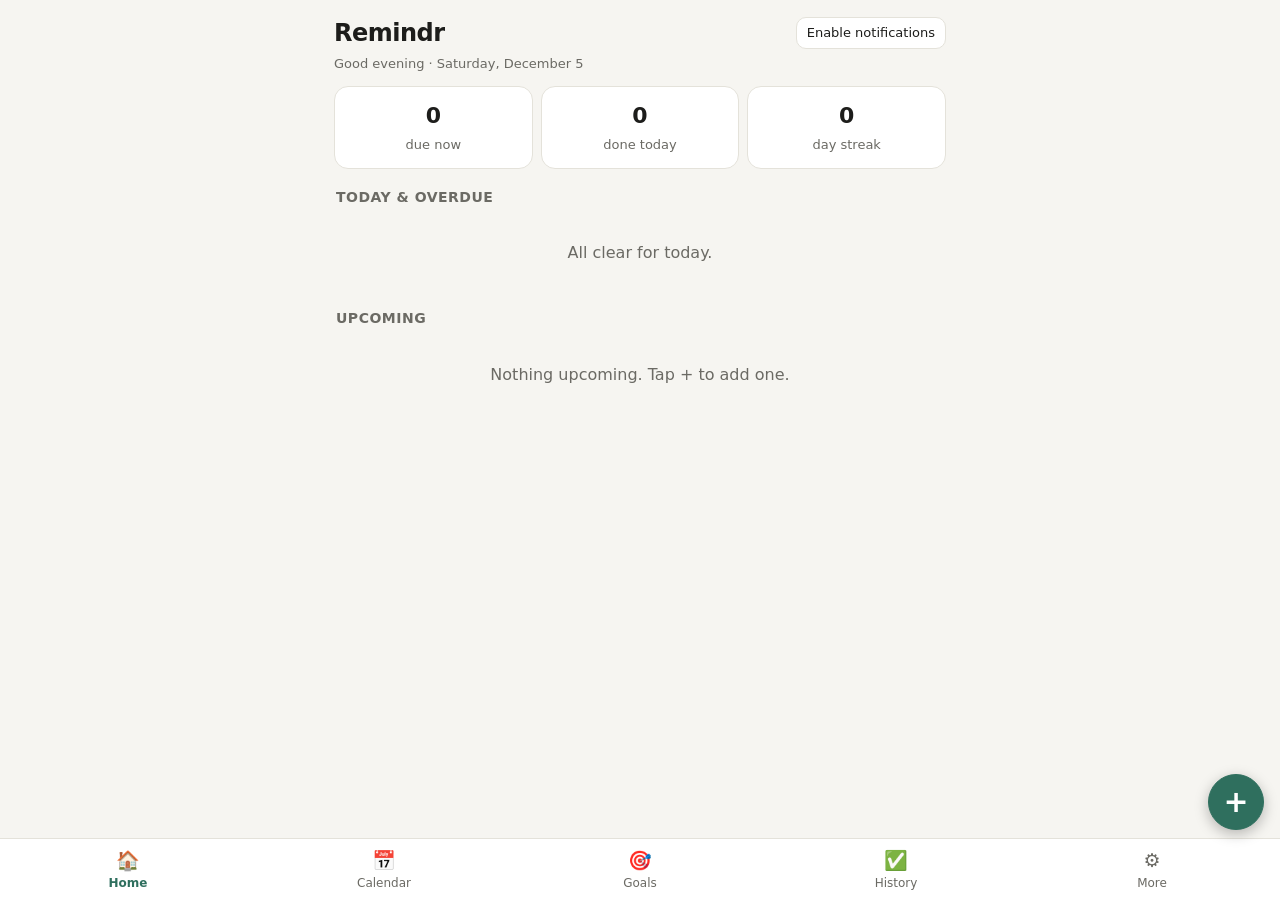
==== index.html @ b1442f09 "Second commit" ====
<!doctype html>
<html lang="en">
  <head>
    <meta charset="utf-8" />
    <meta
      name="viewport"
      content="width=device-width, initial-scale=1, viewport-fit=cover"
    />
    <meta name="apple-mobile-web-app-capable" content="yes" />
    <meta name="mobile-web-app-capable" content="yes" />
    <meta name="apple-mobile-web-app-title" content="Remindr" />
    <meta name="theme-color" content="#2f6f5e" />
    <meta name="apple-mobile-web-app-status-bar-style" content="default" />
    <link rel="manifest" href="manifest.webmanifest" />
    <link rel="icon" href="icon-192.png" />
    <link rel="apple-touch-icon" href="icon-192.png" />
    <title>Remindr</title>
    <link rel="stylesheet" href="style.css" />
  </head>
  <body>
    <div id="toasts"></div>
    <main>
      <div class="top">
        <h1>Remindr</h1>
        <button class="sm" id="alertBtn">Enable notifications</button>
      </div>
      <p class="m" id="greet"></p>
      <div id="view"></div>
    </main>
    <button id="fab" class="pri" aria-label="Add reminder">+</button>
    <nav id="nav">
      <button data-t="home" class="on"><span>🏠</span>Home</button>
      <button data-t="cal"><span>📅</span>Calendar</button>
      <button data-t="goals"><span>🎯</span>Goals</button>
      <button data-t="hist"><span>✅</span>History</button>
      <button data-t="more"><span>⚙️</span>More</button>
    </nav>

    <div id="sheet">
      <form id="form">
        <div class="top">
          <b id="sheetTitle">New reminder</b
          ><button type="button" class="sm" id="cancel">Close</button>
        </div>
        <div>
          <label for="title">What do you want to do?</label
          ><input
            id="title"
            required
            maxlength="120"
            placeholder="e.g. Study signals, gym, call mom"
          />
        </div>
        <div class="row">
          <div>
            <label for="due">When</label
            ><input id="due" type="datetime-local" required />
          </div>
          <div>
            <label for="cat">Category</label
            ><input
              id="cat"
              list="cats"
              maxlength="24"
              placeholder="Study, Gym…"
            /><datalist id="cats"></datalist>
          </div>
        </div>
        <div>
          <label for="repeat">Repeat</label>
          <select id="repeat">
            <option value="none">Just once</option>
            <option value="daily">Every day</option>
            <option value="weekdays">Weekdays (Mon–Fri)</option>
            <option value="custom">Specific days…</option>
            <option value="weekly">Every week</option>
            <option value="monthly">Every month</option>
          </select>
        </div>
        <div class="days" id="days" style="display: none"></div>
        <div class="row">
          <div>
            <label for="goalN">Goal: how many times? (optional)</label
            ><input
              id="goalN"
              type="number"
              min="1"
              max="99"
              inputmode="numeric"
              placeholder="e.g. 3"
            />
          </div>
          <div>
            <label for="goalPer">Per</label
            ><select id="goalPer">
              <option value="week">week</option>
              <option value="month">month</option>
            </select>
          </div>
        </div>
        <div>
          <label for="note">Note (optional)</label
          ><input id="note" maxlength="200" />
        </div>
        <button class="pri" type="submit">Save</button>
      </form>
    </div>
    <input
      type="file"
      id="file"
      accept=".json,application/json"
      style="display: none"
    />

    <script src="app.js"></script>
  </body>
</html>
---- style.css ----
:root {
  --bg: #f6f5f1;
  --card: #fff;
  --ink: #1d1d1b;
  --mute: #6b6a64;
  --line: #e4e2da;
  --accent: #2f6f5e;
  --ai: #fff;
  --warn: #b4541a;
  --bar: #dfe9e5;
  box-sizing: border-box;
  padding-top: env(safe-area-inset-top, 0px);
  padding-bottom: env(safe-area-inset-bottom, 0px);
  color-scheme: light;
}
@media (prefers-color-scheme: dark) {
  :root:not([data-theme="light"]) {
    --bg: #161715;
    --card: #1f211e;
    --ink: #ecebe6;
    --mute: #9b9a92;
    --line: #33352f;
    --accent: #5fb89f;
    --ai: #0f1a16;
    --warn: #e08a52;
    --bar: #2a3a34;
    color-scheme: dark;
  }
}
:root[data-theme="dark"] {
  --bg: #161715;
  --card: #1f211e;
  --ink: #ecebe6;
  --mute: #9b9a92;
  --line: #33352f;
  --accent: #5fb89f;
  --ai: #0f1a16;
  --warn: #e08a52;
  --bar: #2a3a34;
  color-scheme: dark;
}
html {
  scroll-padding-top: env(safe-area-inset-top, 0px);
}
* {
  box-sizing: border-box;
  -webkit-tap-highlight-color: transparent;
}
body {
  margin: 0;
  background: var(--bg);
  color: var(--ink);
  font:
    16px/1.45 system-ui,
    -apple-system,
    "Segoe UI",
    Roboto,
    sans-serif;
}
main {
  max-width: 640px;
  margin: 0 auto;
  padding: 16px 14px 150px;
}
h1 {
  font-size: 24px;
  margin: 0;
  letter-spacing: -0.5px;
}
h2 {
  font-size: 14px;
  color: var(--mute);
  margin: 18px 2px 8px;
  text-transform: uppercase;
  letter-spacing: 0.5px;
}
.m {
  color: var(--mute);
  font-size: 13px;
}
.t {
  font-weight: 600;
  overflow-wrap: anywhere;
}
.due {
  color: var(--warn);
  font-weight: 600;
}
.card {
  background: var(--card);
  border: 1px solid var(--line);
  border-radius: 14px;
  padding: 13px;
  margin-bottom: 10px;
}
input,
select,
button {
  font: inherit;
  color: var(--ink);
}
input,
select {
  width: 100%;
  padding: 11px;
  border: 1px solid var(--line);
  border-radius: 10px;
  background: var(--bg);
  min-height: 44px;
}
label {
  font-size: 12px;
  color: var(--mute);
  display: block;
  margin-bottom: 3px;
}
button {
  cursor: pointer;
  border: 1px solid var(--line);
  background: var(--card);
  border-radius: 10px;
  padding: 9px 13px;
  min-height: 40px;
}
button.pri {
  background: var(--accent);
  color: var(--ai);
  border-color: var(--accent);
  font-weight: 600;
}
button.sm {
  padding: 5px 10px;
  min-height: 32px;
  font-size: 13px;
}
.row {
  display: flex;
  gap: 10px;
  flex-wrap: wrap;
}
.row > * {
  flex: 1;
  min-width: 120px;
}
.top {
  display: flex;
  justify-content: space-between;
  align-items: center;
  margin-bottom: 12px;
}
.stats {
  display: grid;
  grid-template-columns: repeat(3, 1fr);
  gap: 8px;
}
.stats .card {
  text-align: center;
  margin: 0;
}
.stats b {
  font-size: 22px;
  display: block;
}
.chips {
  display: flex;
  gap: 6px;
  overflow-x: auto;
  margin: 12px 0 2px;
  padding-bottom: 4px;
}
.chip {
  border-radius: 99px;
  white-space: nowrap;
  padding: 5px 12px;
  min-height: 32px;
  font-size: 13px;
}
.chip.on {
  background: var(--ink);
  color: var(--bg);
  border-color: var(--ink);
}
.item {
  display: flex;
  gap: 12px;
  align-items: flex-start;
}
.item .mn {
  flex: 1;
  min-width: 0;
}
.chk {
  width: 30px;
  height: 30px;
  border-radius: 50%;
  border: 2px solid var(--accent);
  background: none;
  padding: 0;
  min-height: 0;
  flex: none;
  margin-top: 1px;
}
.dot {
  display: inline-block;
  width: 9px;
  height: 9px;
  border-radius: 50%;
  margin-right: 5px;
}
.bar {
  height: 8px;
  background: var(--bar);
  border-radius: 9px;
  margin-top: 8px;
  overflow: hidden;
}
.bar i {
  display: block;
  height: 100%;
  background: var(--accent);
}
.acts {
  display: flex;
  gap: 6px;
  margin-top: 8px;
  flex-wrap: wrap;
}
.empty {
  text-align: center;
  color: var(--mute);
  padding: 26px 10px;
}
nav {
  position: fixed;
  left: 0;
  right: 0;
  bottom: 0;
  background: var(--card);
  border-top: 1px solid var(--line);
  display: flex;
  padding-bottom: env(safe-area-inset-bottom, 0px);
  z-index: 10;
}
nav button {
  flex: 1;
  border: 0;
  border-radius: 0;
  background: none;
  font-size: 12px;
  color: var(--mute);
  padding: 8px 2px;
  min-height: 54px;
}
nav button.on {
  color: var(--accent);
  font-weight: 700;
}
nav button span {
  display: block;
  font-size: 19px;
}
#fab {
  position: fixed;
  right: 16px;
  bottom: calc(70px + env(safe-area-inset-bottom, 0px));
  width: 56px;
  height: 56px;
  border-radius: 50%;
  font-size: 30px;
  line-height: 1;
  padding: 0;
  z-index: 11;
  box-shadow: 0 4px 14px #0004;
}
#sheet {
  position: fixed;
  inset: 0;
  background: #0007;
  z-index: 30;
  display: none;
  align-items: flex-end;
  justify-content: center;
}
#sheet.on {
  display: flex;
}
#sheet form {
  background: var(--card);
  width: 100%;
  max-width: 640px;
  max-height: 92%;
  overflow-y: auto;
  border-radius: 18px 18px 0 0;
  padding: 16px 16px calc(20px + env(safe-area-inset-bottom, 0px));
  display: grid;
  gap: 10px;
}
.days {
  display: flex;
  gap: 5px;
}
.days button {
  flex: 1;
  min-width: 0;
  padding: 8px 0;
  border-radius: 99px;
}
.days button.on {
  background: var(--accent);
  color: var(--ai);
  border-color: var(--accent);
}
.cal {
  display: grid;
  grid-template-columns: repeat(7, 1fr);
  gap: 4px;
  text-align: center;
}
.cal .h {
  font-size: 11px;
  color: var(--mute);
}
.cal button {
  min-height: 44px;
  padding: 2px;
  border-radius: 10px;
  font-size: 14px;
  position: relative;
}
.cal button.today {
  border-color: var(--accent);
  font-weight: 700;
}
.cal button.sel {
  background: var(--accent);
  color: var(--ai);
}
.cal button i {
  position: absolute;
  bottom: 4px;
  left: 50%;
  width: 5px;
  height: 5px;
  margin-left: -2px;
  border-radius: 50%;
  background: var(--warn);
}
.cal button.sel i {
  background: var(--ai);
}
#toasts {
  position: fixed;
  left: 0;
  right: 0;
  top: calc(8px + env(safe-area-inset-top, 0px));
  display: grid;
  gap: 8px;
  padding: 0 12px;
  z-index: 50;
  max-width: 640px;
  margin: 0 auto;
}
.toast {
  background: var(--ink);
  color: var(--bg);
  border-radius: 12px;
  padding: 11px 13px;
  display: flex;
  gap: 8px;
  align-items: center;
  box-shadow: 0 6px 20px #0004;
}
.toast span {
  flex: 1;
}
.toast button {
  background: var(--bg);
  color: var(--ink);
}

@keyframes rise {
  from {
    opacity: 0;
    transform: translateY(12px);
  }
  to {
    opacity: 1;
    transform: none;
  }
}
@keyframes slide {
  from {
    transform: translateY(100%);
  }
  to {
    transform: none;
  }
}
@keyframes fade {
  from {
    opacity: 0;
  }
  to {
    opacity: 1;
  }
}
#view.anim .card,
#view.anim .chip {
  animation: rise 0.35s ease-out backwards;
}
#view.anim .card:nth-child(2) {
  animation-delay: 0.05s;
}
#view.anim .card:nth-child(3) {
  animation-delay: 0.1s;
}
#view.anim .card:nth-child(n + 4) {
  animation-delay: 0.15s;
}
.card {
  transition:
    opacity 0.25s,
    transform 0.25s;
}
.card.gone {
  opacity: 0;
  transform: translateX(40px);
}
.chk {
  transition: background 0.2s;
}
.gone .chk {
  background: var(--accent);
}
button:active {
  transform: scale(0.97);
}
#sheet.on {
  animation: fade 0.2s;
}
#sheet.on form {
  animation: slide 0.28s ease-out;
}
#greet {
  margin: -8px 0 12px;
}
html {
  -webkit-text-size-adjust: 100%;
}
@media (prefers-reduced-motion: reduce) {
  * {
    animation: none !important;
    transition: none !important;
  }
}
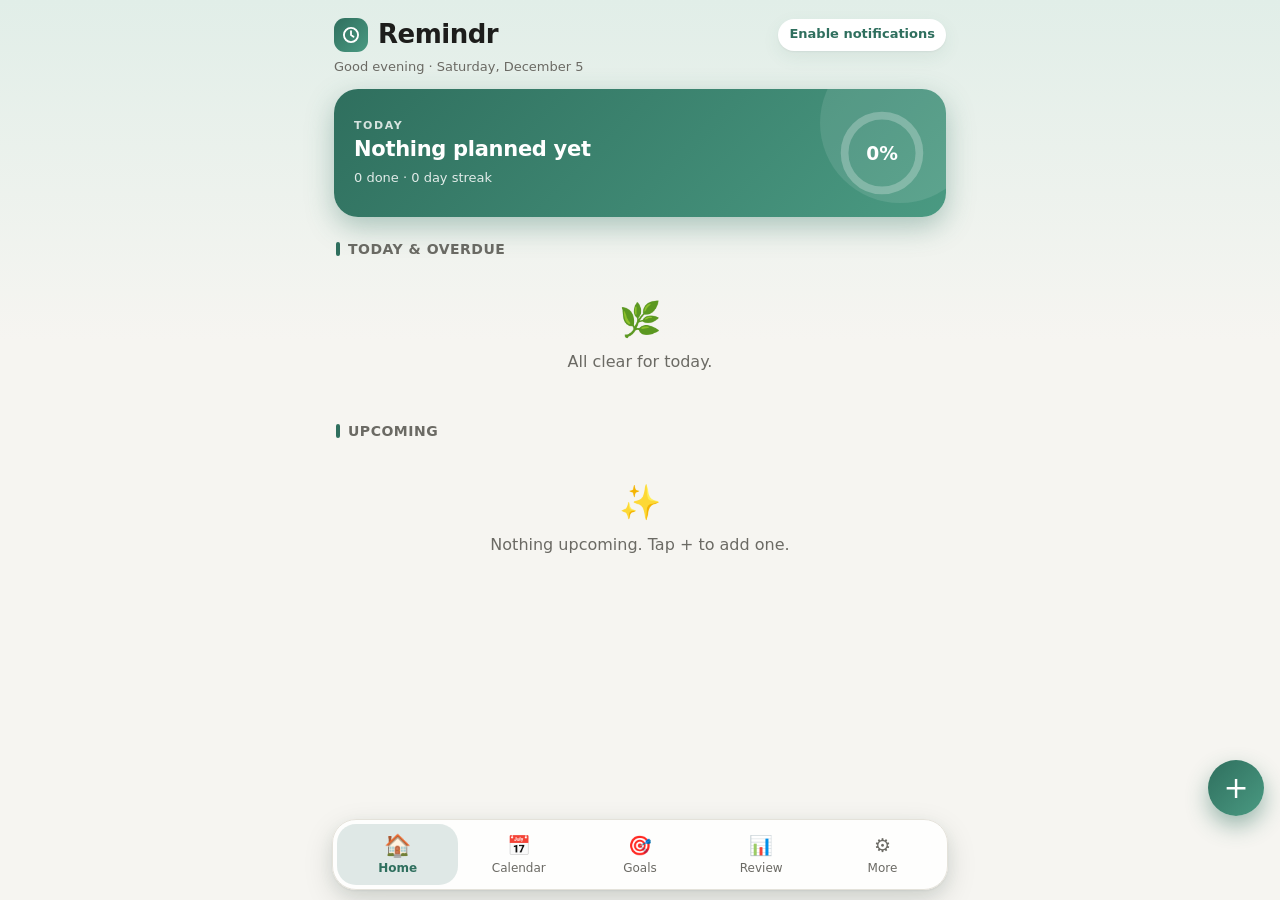
==== commit 42e4e69d: "moved the index html to the root" ====
--- a/index.html
+++ b/index.html
@@ -15,13 +15,24 @@
     <link rel="icon" href="icon-192.png" />
     <link rel="apple-touch-icon" href="icon-192.png" />
     <title>Remindr</title>
-    <link rel="stylesheet" href="style.css" />
+    <link rel="stylesheet" href="../CSS/style.css"
   </head>
   <body>
+    <div id="splash">
+      <svg class="logo" viewBox="0 0 24 24" aria-hidden="true">
+        <circle cx="12" cy="1e2" r="8.5" />
+        <path d="M12 7.5V12l3 2" /></svg
+      ><b>Remindr</b>
+    </div>
     <div id="toasts"></div>
     <main>
       <div class="top">
-        <h1>Remindr</h1>
+        <h1>
+          <svg class="logo" viewBox="0 0 24 24" aria-hidden="true">
+            <circle cx="12" cy="12" r="8.5" />
+            <path d="M12 7.5V12l3 2" /></svg
+          >Remindr
+        </h1>
         <button class="sm" id="alertBtn">Enable notifications</button>
       </div>
       <p class="m" id="greet"></p>
@@ -32,7 +43,7 @@
       <button data-t="home" class="on"><span>🏠</span>Home</button>
       <button data-t="cal"><span>📅</span>Calendar</button>
       <button data-t="goals"><span>🎯</span>Goals</button>
-      <button data-t="hist"><span>✅</span>History</button>
+      <button data-t="hist"><span>📊</span>Review</button>
       <button data-t="more"><span>⚙️</span>More</button>
     </nav>
 
@@ -105,6 +116,7 @@
         <button class="pri" type="submit">Save</button>
       </form>
     </div>
+    <input type="file" id="sfile" accept="audio/*" style="display: none" />
     <input
       type="file"
       id="file"
@@ -112,6 +124,6 @@
       style="display: none"
     />
 
-    <script src="app.js"></script>
+    <script src="../JavaScripts/app.js"></script>
   </body>
 </html>
--- a/CSS/style.css
+++ b/CSS/style.css
@@ -0,0 +1,921 @@
+:root {
+  --bg: #f6f5f1;
+  --card: #fff;
+  --ink: #1d1d1b;
+  --mute: #6b6a64;
+  --line: #e4e2da;
+  --accent: #2f6f5e;
+  --ai: #fff;
+  --warn: #b4541a;
+  --bar: #dfe9e5;
+  box-sizing: border-box;
+  padding-top: env(safe-area-inset-top, 0px);
+  padding-bottom: env(safe-area-inset-bottom, 0px);
+  color-scheme: light;
+}
+@media (prefers-color-scheme: dark) {
+  :root:not([data-theme="light"]) {
+    --bg: #161715;
+    --card: #1f211e;
+    --ink: #ecebe6;
+    --mute: #9b9a92;
+    --line: #33352f;
+    --accent: #5fb89f;
+    --ai: #0f1a16;
+    --warn: #e08a52;
+    --bar: #2a3a34;
+    color-scheme: dark;
+  }
+}
+:root[data-theme="dark"] {
+  --bg: #161715;
+  --card: #1f211e;
+  --ink: #ecebe6;
+  --mute: #9b9a92;
+  --line: #33352f;
+  --accent: #5fb89f;
+  --ai: #0f1a16;
+  --warn: #e08a52;
+  --bar: #2a3a34;
+  color-scheme: dark;
+}
+html {
+  scroll-padding-top: env(safe-area-inset-top, 0px);
+}
+* {
+  box-sizing: border-box;
+  -webkit-tap-highlight-color: transparent;
+}
+body {
+  margin: 0;
+  background: var(--bg);
+  color: var(--ink);
+  font:
+    16px/1.45 system-ui,
+    -apple-system,
+    "Segoe UI",
+    Roboto,
+    sans-serif;
+}
+main {
+  max-width: 640px;
+  margin: 0 auto;
+  padding: 16px 14px 150px;
+}
+h1 {
+  font-size: 24px;
+  margin: 0;
+  letter-spacing: -0.5px;
+}
+h2 {
+  font-size: 14px;
+  color: var(--mute);
+  margin: 18px 2px 8px;
+  text-transform: uppercase;
+  letter-spacing: 0.5px;
+}
+.m {
+  color: var(--mute);
+  font-size: 13px;
+}
+.t {
+  font-weight: 600;
+  overflow-wrap: anywhere;
+}
+.due {
+  color: var(--warn);
+  font-weight: 600;
+}
+.card {
+  background: var(--card);
+  border: 1px solid var(--line);
+  border-radius: 14px;
+  padding: 13px;
+  margin-bottom: 10px;
+}
+input,
+select,
+button {
+  font: inherit;
+  color: var(--ink);
+}
+input,
+select {
+  width: 100%;
+  padding: 11px;
+  border: 1px solid var(--line);
+  border-radius: 10px;
+  background: var(--bg);
+  min-height: 44px;
+}
+label {
+  font-size: 12px;
+  color: var(--mute);
+  display: block;
+  margin-bottom: 3px;
+}
+button {
+  cursor: pointer;
+  border: 1px solid var(--line);
+  background: var(--card);
+  border-radius: 10px;
+  padding: 9px 13px;
+  min-height: 40px;
+}
+button.pri {
+  background: var(--accent);
+  color: var(--ai);
+  border-color: var(--accent);
+  font-weight: 600;
+}
+button.sm {
+  padding: 5px 10px;
+  min-height: 32px;
+  font-size: 13px;
+}
+.row {
+  display: flex;
+  gap: 10px;
+  flex-wrap: wrap;
+}
+.row > * {
+  flex: 1;
+  min-width: 120px;
+}
+.top {
+  display: flex;
+  justify-content: space-between;
+  align-items: center;
+  margin-bottom: 12px;
+}
+.stats {
+  display: grid;
+  grid-template-columns: repeat(3, 1fr);
+  gap: 8px;
+}
+.stats .card {
+  text-align: center;
+  margin: 0;
+}
+.stats b {
+  font-size: 22px;
+  display: block;
+}
+.chips {
+  display: flex;
+  gap: 6px;
+  overflow-x: auto;
+  margin: 12px 0 2px;
+  padding-bottom: 4px;
+}
+.chip {
+  border-radius: 99px;
+  white-space: nowrap;
+  padding: 5px 12px;
+  min-height: 32px;
+  font-size: 13px;
+}
+.chip.on {
+  background: var(--ink);
+  color: var(--bg);
+  border-color: var(--ink);
+}
+.item {
+  display: flex;
+  gap: 12px;
+  align-items: flex-start;
+}
+.item .mn {
+  flex: 1;
+  min-width: 0;
+}
+.chk {
+  width: 30px;
+  height: 30px;
+  border-radius: 50%;
+  border: 2px solid var(--accent);
+  background: none;
+  padding: 0;
+  min-height: 0;
+  flex: none;
+  margin-top: 1px;
+}
+.dot {
+  display: inline-block;
+  width: 9px;
+  height: 9px;
+  border-radius: 50%;
+  margin-right: 5px;
+}
+.bar {
+  height: 8px;
+  background: var(--bar);
+  border-radius: 9px;
+  margin-top: 8px;
+  overflow: hidden;
+}
+.bar i {
+  display: block;
+  height: 100%;
+  background: var(--accent);
+}
+.acts {
+  display: flex;
+  gap: 6px;
+  margin-top: 8px;
+  flex-wrap: wrap;
+}
+.empty {
+  text-align: center;
+  color: var(--mute);
+  padding: 26px 10px;
+}
+nav {
+  position: fixed;
+  left: 0;
+  right: 0;
+  bottom: 0;
+  background: var(--card);
+  border-top: 1px solid var(--line);
+  display: flex;
+  padding-bottom: env(safe-area-inset-bottom, 0px);
+  z-index: 10;
+}
+nav button {
+  flex: 1;
+  border: 0;
+  border-radius: 0;
+  background: none;
+  font-size: 12px;
+  color: var(--mute);
+  padding: 8px 2px;
+  min-height: 54px;
+}
+nav button.on {
+  color: var(--accent);
+  font-weight: 700;
+}
+nav button span {
+  display: block;
+  font-size: 19px;
+}
+#fab {
+  position: fixed;
+  right: 16px;
+  bottom: calc(70px + env(safe-area-inset-bottom, 0px));
+  width: 56px;
+  height: 56px;
+  border-radius: 50%;
+  font-size: 30px;
+  line-height: 1;
+  padding: 0;
+  z-index: 11;
+  box-shadow: 0 4px 14px #0004;
+}
+#sheet {
+  position: fixed;
+  inset: 0;
+  background: #0007;
+  z-index: 30;
+  display: none;
+  align-items: flex-end;
+  justify-content: center;
+}
+#sheet.on {
+  display: flex;
+}
+#sheet form {
+  background: var(--card);
+  width: 100%;
+  max-width: 640px;
+  max-height: 92%;
+  overflow-y: auto;
+  border-radius: 18px 18px 0 0;
+  padding: 16px 16px calc(20px + env(safe-area-inset-bottom, 0px));
+  display: grid;
+  gap: 10px;
+}
+.days {
+  display: flex;
+  gap: 5px;
+}
+.days button {
+  flex: 1;
+  min-width: 0;
+  padding: 8px 0;
+  border-radius: 99px;
+}
+.days button.on {
+  background: var(--accent);
+  color: var(--ai);
+  border-color: var(--accent);
+}
+.cal {
+  display: grid;
+  grid-template-columns: repeat(7, 1fr);
+  gap: 4px;
+  text-align: center;
+}
+.cal .h {
+  font-size: 11px;
+  color: var(--mute);
+}
+.cal button {
+  min-height: 44px;
+  padding: 2px;
+  border-radius: 10px;
+  font-size: 14px;
+  position: relative;
+}
+.cal button.today {
+  border-color: var(--accent);
+  font-weight: 700;
+}
+.cal button.sel {
+  background: var(--accent);
+  color: var(--ai);
+}
+.cal button i {
+  position: absolute;
+  bottom: 4px;
+  left: 50%;
+  width: 5px;
+  height: 5px;
+  margin-left: -2px;
+  border-radius: 50%;
+  background: var(--warn);
+}
+.cal button.sel i {
+  background: var(--ai);
+}
+#toasts {
+  position: fixed;
+  left: 0;
+  right: 0;
+  top: calc(8px + env(safe-area-inset-top, 0px));
+  display: grid;
+  gap: 8px;
+  padding: 0 12px;
+  z-index: 50;
+  max-width: 640px;
+  margin: 0 auto;
+}
+.toast {
+  background: var(--ink);
+  color: var(--bg);
+  border-radius: 12px;
+  padding: 11px 13px;
+  display: flex;
+  gap: 8px;
+  align-items: center;
+  box-shadow: 0 6px 20px #0004;
+}
+.toast span {
+  flex: 1;
+}
+.toast button {
+  background: var(--bg);
+  color: var(--ink);
+}
+
+@keyframes rise {
+  from {
+    opacity: 0;
+    transform: translateY(12px);
+  }
+  to {
+    opacity: 1;
+    transform: none;
+  }
+}
+@keyframes slide {
+  from {
+    transform: translateY(100%);
+  }
+  to {
+    transform: none;
+  }
+}
+@keyframes fade {
+  from {
+    opacity: 0;
+  }
+  to {
+    opacity: 1;
+  }
+}
+#view.anim .card,
+#view.anim .chip {
+  animation: rise 0.35s ease-out backwards;
+}
+#view.anim .card:nth-child(2) {
+  animation-delay: 0.05s;
+}
+#view.anim .card:nth-child(3) {
+  animation-delay: 0.1s;
+}
+#view.anim .card:nth-child(n + 4) {
+  animation-delay: 0.15s;
+}
+.card {
+  transition:
+    opacity 0.25s,
+    transform 0.25s;
+}
+.card.gone {
+  opacity: 0;
+  transform: translateX(40px);
+}
+.chk {
+  transition: background 0.2s;
+}
+.gone .chk {
+  background: var(--accent);
+}
+button:active {
+  transform: scale(0.97);
+}
+#sheet.on {
+  animation: fade 0.2s;
+}
+#sheet.on form {
+  animation: slide 0.28s ease-out;
+}
+#greet {
+  margin: -8px 0 12px;
+}
+html {
+  -webkit-text-size-adjust: 100%;
+}
+@media (prefers-reduced-motion: reduce) {
+  * {
+    animation: none !important;
+    transition: none !important;
+  }
+}
+
+/* ---- visual refresh ---- */
+:root {
+  --a2: #4a9a82;
+  --tint: #e1eee8;
+  --sh: 0 1px 2px #0000000d, 0 6px 18px #2f6f5e14;
+}
+@media (prefers-color-scheme: dark) {
+  :root:not([data-theme="light"]) {
+    --a2: #7fd1b8;
+    --tint: #1b2a25;
+    --sh: 0 1px 2px #0006, 0 8px 22px #0004;
+  }
+}
+:root[data-theme="dark"] {
+  --a2: #7fd1b8;
+  --tint: #1b2a25;
+  --sh: 0 1px 2px #0006, 0 8px 22px #0004;
+}
+body {
+  background: var(--bg) linear-gradient(180deg, var(--tint), transparent 340px)
+    no-repeat;
+  min-height: 100vh;
+}
+h1 {
+  font-size: 26px;
+  font-weight: 800;
+  display: flex;
+  align-items: center;
+}
+.logo {
+  width: 34px;
+  height: 34px;
+  padding: 7px;
+  border-radius: 11px;
+  margin-right: 10px;
+  background: linear-gradient(135deg, var(--accent), var(--a2));
+  fill: none;
+  stroke: var(--ai);
+  stroke-width: 2.2;
+  stroke-linecap: round;
+  stroke-linejoin: round;
+}
+h2 {
+  display: flex;
+  align-items: center;
+  gap: 8px;
+  margin: 22px 2px 10px;
+}
+h2::before {
+  content: "";
+  width: 4px;
+  height: 14px;
+  border-radius: 3px;
+  background: var(--accent);
+}
+#alertBtn {
+  border-radius: 99px;
+  box-shadow: var(--sh);
+  border-color: transparent;
+  font-weight: 600;
+  color: var(--accent);
+}
+.hero {
+  display: flex;
+  justify-content: space-between;
+  align-items: center;
+  gap: 14px;
+  padding: 20px;
+  border-radius: 24px;
+  color: var(--ai);
+  background: linear-gradient(135deg, var(--accent), var(--a2));
+  box-shadow: 0 10px 28px color-mix(in srgb, var(--accent) 35%, transparent);
+  position: relative;
+  overflow: hidden;
+}
+.hero::after {
+  content: "";
+  position: absolute;
+  right: -34px;
+  top: -46px;
+  width: 160px;
+  height: 160px;
+  border-radius: 50%;
+  background: var(--ai);
+  opacity: 0.1;
+}
+.hk {
+  font-size: 11px;
+  letter-spacing: 1.6px;
+  opacity: 0.8;
+  font-weight: 700;
+}
+.hm {
+  font-size: 21px;
+  font-weight: 800;
+  line-height: 1.2;
+  margin: 4px 0 6px;
+  letter-spacing: -0.3px;
+}
+.hero .m {
+  color: inherit;
+  opacity: 0.85;
+}
+.ring {
+  width: 88px;
+  height: 88px;
+  flex: none;
+  position: relative;
+  z-index: 1;
+}
+.rt {
+  fill: none;
+  stroke: var(--ai);
+  opacity: 0.25;
+  stroke-width: 7;
+}
+.rp {
+  fill: none;
+  stroke: var(--ai);
+  stroke-width: 7;
+  stroke-linecap: round;
+}
+.rx {
+  fill: var(--ai);
+  font-size: 17px;
+  font-weight: 800;
+}
+@keyframes ringin {
+  from {
+    stroke-dashoffset: 214;
+  }
+}
+#view.anim .rp {
+  animation: ringin 0.9s ease-out;
+}
+.card {
+  border-radius: 18px;
+  box-shadow: var(--sh);
+  border-color: transparent;
+}
+.card.item {
+  border-left: 4px solid var(--c, var(--line));
+  padding-left: 12px;
+}
+.card.late {
+  background: linear-gradient(
+    90deg,
+    color-mix(in srgb, var(--warn) 11%, var(--card)),
+    var(--card) 70%
+  );
+}
+.chk {
+  width: 32px;
+  height: 32px;
+  display: grid;
+  place-items: center;
+  background: var(--card);
+}
+.chk svg {
+  width: 18px;
+  height: 18px;
+  fill: none;
+  stroke: var(--ai);
+  stroke-width: 3;
+  stroke-linecap: round;
+  stroke-linejoin: round;
+  stroke-dasharray: 24;
+  stroke-dashoffset: 24;
+  transition: stroke-dashoffset 0.25s;
+}
+.chk:active,
+.gone .chk {
+  background: var(--accent);
+}
+.chk:active svg,
+.gone .chk svg {
+  stroke-dashoffset: 0;
+}
+@media (hover: hover) {
+  .chk:hover {
+    background: var(--accent);
+  }
+  .chk:hover svg {
+    stroke-dashoffset: 0;
+  }
+}
+.acts button {
+  border-radius: 99px;
+  background: transparent;
+  color: var(--mute);
+}
+.acts [data-a="del"] {
+  color: var(--warn);
+}
+.chip {
+  box-shadow: var(--sh);
+  border-color: transparent;
+}
+.bar {
+  height: 10px;
+}
+.bar i {
+  background: linear-gradient(90deg, var(--accent), var(--a2));
+  border-radius: 9px;
+}
+.empty .big {
+  display: block;
+  font-size: 34px;
+  margin-bottom: 6px;
+}
+input,
+select {
+  border-radius: 12px;
+}
+input:focus,
+select:focus {
+  outline: 2px solid var(--accent);
+  outline-offset: 1px;
+}
+#sheet form {
+  border-radius: 26px 26px 0 0;
+}
+#sheet form::before {
+  content: "";
+  width: 42px;
+  height: 4px;
+  border-radius: 3px;
+  background: var(--line);
+  margin: -4px auto 2px;
+}
+#sheet form button.pri {
+  min-height: 50px;
+  font-size: 17px;
+  border-radius: 14px;
+  background: linear-gradient(135deg, var(--accent), var(--a2));
+  border: 0;
+}
+.cal button {
+  border-color: transparent;
+  background: transparent;
+}
+.cal button.today {
+  box-shadow: inset 0 0 0 2px var(--accent);
+}
+.cal button.sel {
+  background: linear-gradient(135deg, var(--accent), var(--a2));
+}
+nav {
+  left: 12px;
+  right: 12px;
+  bottom: calc(10px + env(safe-area-inset-bottom, 0px));
+  max-width: 616px;
+  margin: 0 auto;
+  padding: 4px;
+  border: 1px solid var(--line);
+  border-radius: 24px;
+  box-shadow:
+    var(--sh),
+    0 10px 30px #0002;
+  background: color-mix(in srgb, var(--card) 86%, transparent);
+  -webkit-backdrop-filter: blur(14px);
+  backdrop-filter: blur(14px);
+}
+nav button {
+  border-radius: 19px;
+  min-height: 52px;
+  transition:
+    background 0.2s,
+    color 0.2s;
+}
+nav button.on {
+  background: color-mix(in srgb, var(--accent) 15%, transparent);
+}
+nav button span {
+  transition: transform 0.2s;
+}
+nav button.on span {
+  transform: scale(1.15);
+}
+#fab {
+  bottom: calc(84px + env(safe-area-inset-bottom, 0px));
+  background: linear-gradient(135deg, var(--accent), var(--a2));
+  border: 0;
+  font-weight: 300;
+  box-shadow: 0 10px 22px color-mix(in srgb, var(--accent) 45%, transparent);
+}
+#splash {
+  position: fixed;
+  inset: 0;
+  z-index: 100;
+  display: grid;
+  place-content: center;
+  justify-items: center;
+  gap: 14px;
+  background: linear-gradient(135deg, var(--accent), var(--a2));
+  color: var(--ai);
+  font-size: 28px;
+  letter-spacing: -0.5px;
+  pointer-events: none;
+  animation: splash 0.5s ease-in 0.8s forwards;
+}
+#splash .logo {
+  width: 84px;
+  height: 84px;
+  padding: 18px;
+  border-radius: 26px;
+  margin: 0;
+  background: color-mix(in srgb, var(--ai) 22%, transparent);
+  animation: pop 0.6s cubic-bezier(0.2, 1.4, 0.4, 1) backwards;
+}
+@keyframes splash {
+  to {
+    opacity: 0;
+    visibility: hidden;
+  }
+}
+@keyframes pop {
+  from {
+    transform: scale(0.4);
+    opacity: 0;
+  }
+}
+@media (prefers-reduced-motion: reduce) {
+  #splash {
+    display: none;
+  }
+}
+
+/* ---- review + sound ---- */
+.wk {
+  display: flex;
+  justify-content: space-between;
+  align-items: center;
+  margin-bottom: 12px;
+}
+.wk b {
+  font-size: 16px;
+}
+.wk button {
+  width: 44px;
+  min-height: 40px;
+  font-size: 20px;
+  line-height: 1;
+  border-radius: 99px;
+  box-shadow: var(--sh);
+  border-color: transparent;
+}
+.wk button:disabled {
+  opacity: 0.35;
+}
+.stats {
+  display: grid;
+  grid-template-columns: repeat(3, 1fr);
+  gap: 10px;
+}
+.stats .card {
+  text-align: center;
+  margin: 0;
+  padding: 12px 6px;
+}
+.stats b {
+  font-size: 24px;
+  display: block;
+}
+.chart {
+  width: 100%;
+  height: auto;
+  display: block;
+}
+.bb {
+  fill: var(--accent);
+  opacity: 0.45;
+  transform-box: fill-box;
+  transform-origin: bottom;
+}
+.bb.t {
+  opacity: 1;
+}
+.bb.bz {
+  fill: var(--line);
+  opacity: 1;
+}
+.cv {
+  fill: var(--ink);
+  font-size: 12px;
+  font-weight: 700;
+  text-anchor: middle;
+}
+.cl {
+  fill: var(--mute);
+  font-size: 11px;
+  text-anchor: middle;
+}
+.cl.t {
+  fill: var(--accent);
+  font-weight: 700;
+}
+@keyframes grow {
+  from {
+    transform: scaleY(0);
+  }
+}
+#view.anim .bb {
+  animation: grow 0.6s ease-out backwards;
+}
+.crow {
+  display: flex;
+  align-items: center;
+  gap: 10px;
+  margin: 9px 0;
+}
+.crow .nm {
+  width: 92px;
+  font-size: 14px;
+  overflow: hidden;
+  text-overflow: ellipsis;
+  white-space: nowrap;
+}
+.crow .tr {
+  flex: 1;
+  height: 10px;
+  background: var(--bar);
+  border-radius: 9px;
+  overflow: hidden;
+}
+.crow .tr i {
+  display: block;
+  height: 100%;
+  border-radius: 9px;
+}
+.crow .ct {
+  width: 26px;
+  text-align: right;
+}
+.snds {
+  display: grid;
+  grid-template-columns: repeat(3, 1fr);
+  gap: 8px;
+}
+.snds button {
+  padding: 10px 4px;
+  border-radius: 12px;
+}
+.snds button.on {
+  background: var(--accent);
+  color: var(--ai);
+  border-color: var(--accent);
+  font-weight: 700;
+}
+input[type="range"] {
+  padding: 0;
+  min-height: 0;
+  border: 0;
+  background: none;
+  accent-color: var(--accent);
+}
+.chkrow {
+  display: flex;
+  align-items: center;
+  gap: 10px;
+}
+.chkrow input {
+  width: auto;
+  min-height: 0;
+}
